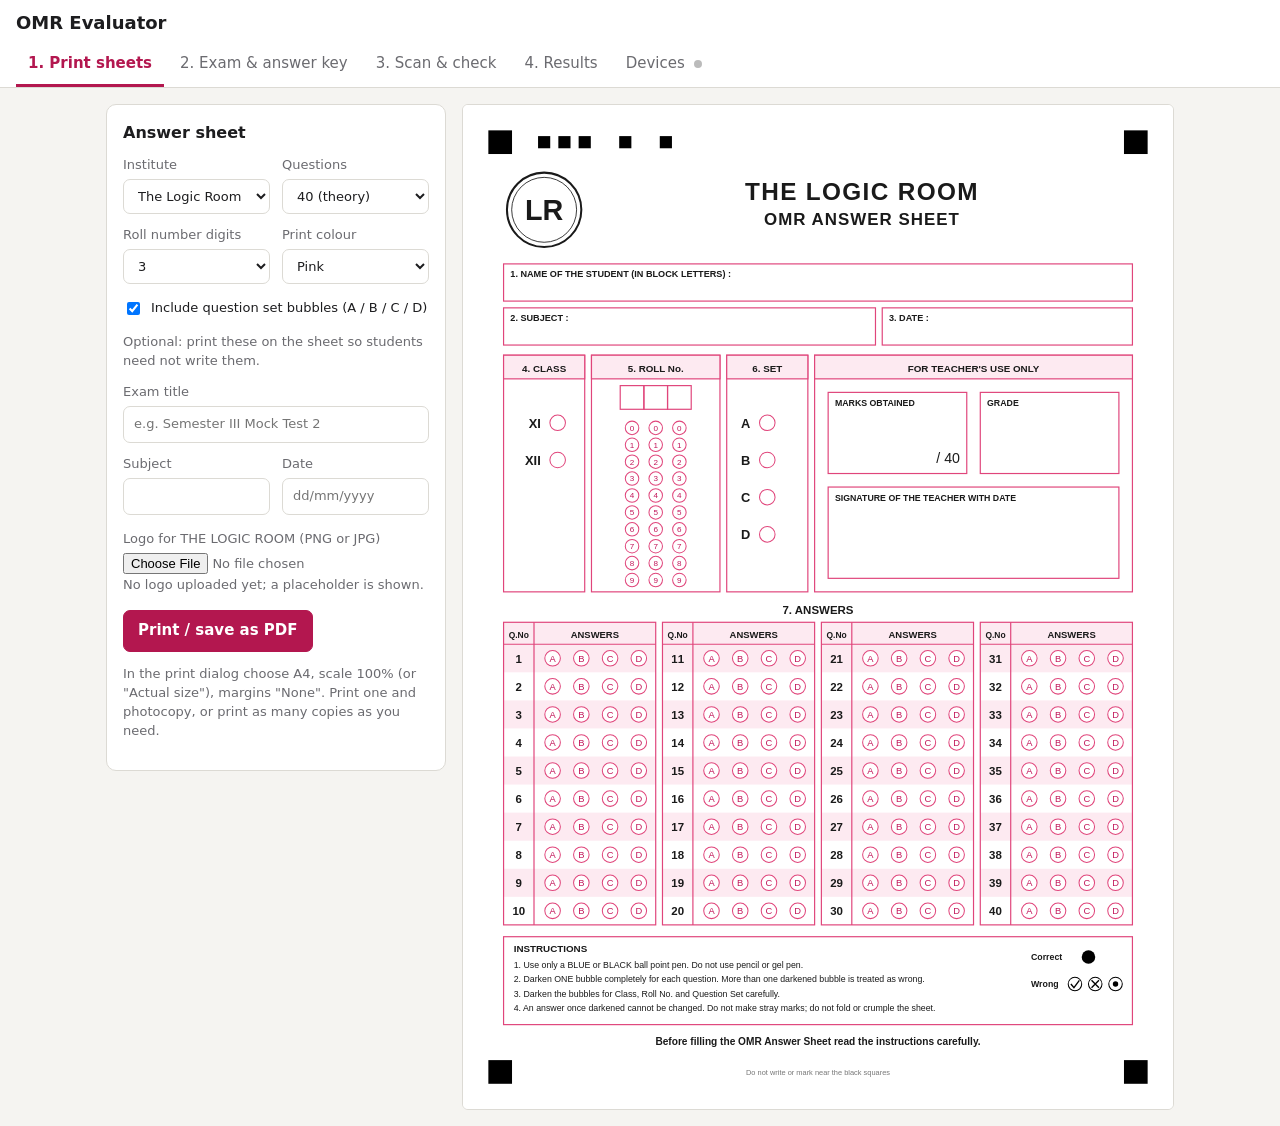
==== public/index.html @ 104a4b81 "Deploy as a Cloudflare Worker with static assets Cloudflare's Git import runs wrangler deploy, which" ====
<!doctype html>
<html lang="en">
<head>
<meta charset="utf-8">
<meta name="viewport" content="width=device-width, initial-scale=1">
<title>OMR Evaluator</title>
<meta name="theme-color" content="#b3174f">
<link rel="manifest" href="manifest.webmanifest">
<link rel="icon" href="icons/icon-192.png">
<link rel="apple-touch-icon" href="icons/icon-192.png">
<link rel="stylesheet" href="css/style.css">
</head>
<body>
<header class="top no-print">
  <h1>OMR Evaluator</h1>
  <nav id="tabs">
    <button data-tab="sheet">1. Print sheets</button>
    <button data-tab="exam">2. Exam &amp; answer key</button>
    <button data-tab="scan">3. Scan &amp; check</button>
    <button data-tab="results">4. Results</button>
    <button data-tab="sync">Devices <span id="syncdot"></span></button>
  </nav>
</header>
<main id="view" class="no-print"></main>
<div id="print-root"></div>
<script src="js/layout.js"></script>
<script src="js/sheet.js"></script>
<script src="js/scan.js"></script>
<script src="js/app.js"></script>
<script>if ('serviceWorker' in navigator && location.protocol === 'https:') navigator.serviceWorker.register('sw.js');</script>
</body>
</html>
---- public/css/style.css ----
:root {
  --bg: #f5f4f1; --card: #fff; --ink: #1d1d1f; --muted: #6b6b70; --line: #dcdad4;
  --accent: #b3174f; --accent-soft: #fbe6ee; --ok: #1a7f43; --bad: #c62828; --warn: #a15c00; --warn-soft: #fff3d6;
}
* { box-sizing: border-box; }
body { margin: 0; background: var(--bg); color: var(--ink); font: 15px/1.45 system-ui, -apple-system, "Segoe UI", Roboto, sans-serif; }
.top { background: var(--card); border-bottom: 1px solid var(--line); padding: 10px 16px 0; position: sticky; top: 0; z-index: 5; }
.top h1 { margin: 0 0 8px; font-size: 18px; }
#tabs { display: flex; gap: 4px; overflow-x: auto; }
#tabs button { border: 0; background: none; padding: 9px 12px; font: inherit; color: var(--muted); border-bottom: 3px solid transparent; cursor: pointer; white-space: nowrap; }
#tabs button.on { color: var(--accent); border-color: var(--accent); font-weight: 600; }
main { max-width: 1100px; margin: 0 auto; padding: 16px; }
.card { background: var(--card); border: 1px solid var(--line); border-radius: 10px; padding: 16px; margin-bottom: 16px; }
.card h2 { margin: 0 0 12px; font-size: 16px; }
.grid { display: grid; grid-template-columns: repeat(auto-fit, minmax(170px, 1fr)); gap: 12px; }
label { display: block; font-size: 13px; color: var(--muted); }
label > input:not([type=checkbox]), label > select { display: block; width: 100%; margin-top: 4px; }
[hidden] { display: none !important; }
input, select, button { font: inherit; }
input[type=text], input[type=number], input[type=date], select { padding: 8px 10px; border: 1px solid var(--line); border-radius: 7px; background: #fff; color: var(--ink); min-width: 0; }
button.btn { padding: 9px 14px; border-radius: 7px; border: 1px solid var(--line); background: #fff; cursor: pointer; }
button.btn.primary { background: var(--accent); border-color: var(--accent); color: #fff; font-weight: 600; }
button.btn.danger { color: var(--bad); }
button.btn.small { padding: 4px 9px; font-size: 13px; }
.row { display: flex; gap: 10px; flex-wrap: wrap; align-items: center; }
.muted { color: var(--muted); font-size: 13px; }
.two { display: grid; grid-template-columns: minmax(0, 340px) minmax(0, 1fr); gap: 16px; align-items: start; }
@media (max-width: 800px) { .two { grid-template-columns: 1fr; } }
.preview { background: #fff; border: 1px solid var(--line); border-radius: 6px; overflow: hidden; }
.preview svg { display: block; width: 100%; height: auto; }

/* answer key and answer editors */
.keygrid { display: grid; grid-template-columns: repeat(auto-fill, minmax(150px, 1fr)); gap: 4px 14px; margin-top: 10px; }
.q { display: flex; align-items: center; gap: 3px; }
.q b { width: 26px; text-align: right; margin-right: 4px; font-size: 13px; }
.q button { width: 28px; height: 28px; border-radius: 50%; border: 1px solid var(--line); background: #fff; cursor: pointer; font-size: 12px; padding: 0; color: var(--muted); }
.q button.on { background: var(--ink); color: #fff; border-color: var(--ink); }
.q.right button.on { background: var(--ok); border-color: var(--ok); }
.q.wrong button.on { background: var(--bad); border-color: var(--bad); }
.q button.key { box-shadow: 0 0 0 2px var(--ok); }
.q.review b { background: var(--warn-soft); color: var(--warn); border-radius: 4px; }
.settabs button { padding: 5px 14px; border: 1px solid var(--line); background: #fff; cursor: pointer; }
.settabs button.on { background: var(--accent-soft); border-color: var(--accent); color: var(--accent); font-weight: 600; }

/* scanned sheets */
.sheetcard { display: grid; grid-template-columns: minmax(0, 300px) minmax(0, 1fr); gap: 16px; }
@media (max-width: 800px) { .sheetcard { grid-template-columns: 1fr; } }
.sheetcard img.page { width: 100%; border: 1px solid var(--line); border-radius: 6px; cursor: zoom-in; }
.sheetcard img.name { max-width: 100%; height: 44px; border: 1px solid var(--line); border-radius: 4px; display: block; margin-bottom: 6px; }
.score { font-size: 26px; font-weight: 700; }
.flag { background: var(--warn-soft); color: var(--warn); border-radius: 6px; padding: 6px 10px; font-size: 13px; margin: 6px 0; }
.err { background: #fdecec; color: var(--bad); border-radius: 6px; padding: 8px 10px; margin: 6px 0; }
.drop { border: 2px dashed var(--line); border-radius: 10px; padding: 22px; text-align: center; background: #fff; }
#zoom { position: fixed; inset: 0; background: rgba(0, 0, 0, .8); z-index: 20; overflow: auto; text-align: center; padding: 10px; cursor: zoom-out; }
#zoom img { max-width: none; width: min(1100px, 200vw); }

table { border-collapse: collapse; width: 100%; font-size: 14px; }
th, td { border-bottom: 1px solid var(--line); padding: 6px 8px; text-align: left; white-space: nowrap; }
th { font-size: 12px; color: var(--muted); text-transform: uppercase; letter-spacing: .03em; }
td.num, th.num { text-align: right; font-variant-numeric: tabular-nums; }
.scroll { overflow-x: auto; }
.bar { height: 8px; background: #eee; border-radius: 4px; min-width: 80px; }
.bar i { display: block; height: 100%; border-radius: 4px; background: var(--ok); }
tr.hard .bar i { background: var(--bad); }
.stats { display: grid; grid-template-columns: repeat(auto-fit, minmax(110px, 1fr)); gap: 10px; margin-bottom: 12px; }
.stats div { background: var(--bg); border-radius: 8px; padding: 10px; }
.stats b { display: block; font-size: 20px; }

#print-root { display: none; }
@media print {
  @page { size: A4; margin: 0; }
  .no-print { display: none !important; }
  body { background: #fff; }
  #print-root { display: block; }
  #print-root svg { display: block; width: 210mm; height: 297mm; }
}

#syncdot { display: inline-block; width: 8px; height: 8px; border-radius: 50%; background: #bbb; margin-left: 4px; }
#syncdot.ok { background: var(--ok); }
#syncdot.bad { background: var(--bad); }
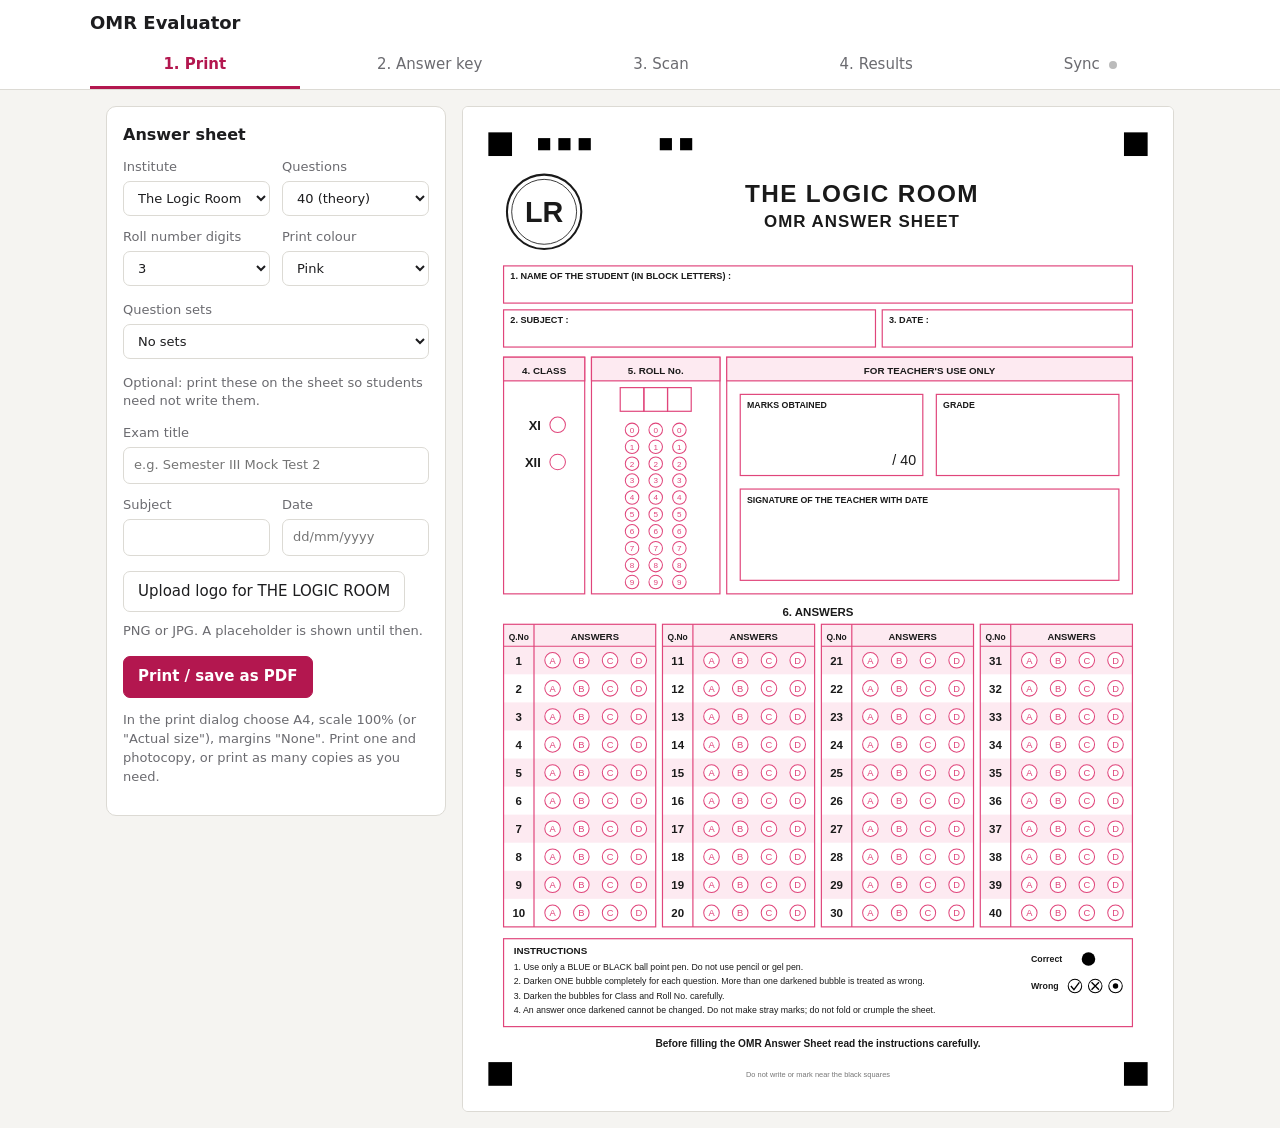
==== commit 091e083b: "Read tilted and bowed photos, flexible set counts, more print colours, clearer editing Reader: find " ====
--- a/public/index.html
+++ b/public/index.html
@@ -11,16 +11,16 @@
 <link rel="stylesheet" href="css/style.css">
 </head>
 <body>
-<header class="top no-print">
+<header class="top no-print"><div class="wrap">
   <h1>OMR Evaluator</h1>
   <nav id="tabs">
-    <button data-tab="sheet">1. Print sheets</button>
-    <button data-tab="exam">2. Exam &amp; answer key</button>
-    <button data-tab="scan">3. Scan &amp; check</button>
+    <button data-tab="sheet">1. Print</button>
+    <button data-tab="exam">2. Answer key</button>
+    <button data-tab="scan">3. Scan</button>
     <button data-tab="results">4. Results</button>
-    <button data-tab="sync">Devices <span id="syncdot"></span></button>
+    <button data-tab="sync">Sync <span id="syncdot" title="Sync status"></span></button>
   </nav>
-</header>
+</div></header>
 <main id="view" class="no-print"></main>
 <div id="print-root"></div>
 <script src="js/layout.js"></script>
--- a/public/css/style.css
+++ b/public/css/style.css
@@ -7,9 +7,10 @@
 .top { background: var(--card); border-bottom: 1px solid var(--line); padding: 10px 16px 0; position: sticky; top: 0; z-index: 5; }
 .top h1 { margin: 0 0 8px; font-size: 18px; }
 #tabs { display: flex; gap: 4px; overflow-x: auto; }
-#tabs button { border: 0; background: none; padding: 9px 12px; font: inherit; color: var(--muted); border-bottom: 3px solid transparent; cursor: pointer; white-space: nowrap; }
+#tabs button { border: 0; background: none; padding: 10px 12px; flex: 1 0 auto; font: inherit; color: var(--muted); border-bottom: 3px solid transparent; cursor: pointer; white-space: nowrap; }
 #tabs button.on { color: var(--accent); border-color: var(--accent); font-weight: 600; }
-main { max-width: 1100px; margin: 0 auto; padding: 16px; }
+main, .wrap { max-width: 1100px; margin: 0 auto; }
+main { padding: 16px; }
 .card { background: var(--card); border: 1px solid var(--line); border-radius: 10px; padding: 16px; margin-bottom: 16px; }
 .card h2 { margin: 0 0 12px; font-size: 16px; }
 .grid { display: grid; grid-template-columns: repeat(auto-fit, minmax(170px, 1fr)); gap: 12px; }
@@ -18,10 +19,12 @@
 [hidden] { display: none !important; }
 input, select, button { font: inherit; }
 input[type=text], input[type=number], input[type=date], select { padding: 8px 10px; border: 1px solid var(--line); border-radius: 7px; background: #fff; color: var(--ink); min-width: 0; }
-button.btn { padding: 9px 14px; border-radius: 7px; border: 1px solid var(--line); background: #fff; cursor: pointer; }
-button.btn.primary { background: var(--accent); border-color: var(--accent); color: #fff; font-weight: 600; }
+label.btn { display: inline-block; font-size: 15px; color: var(--ink); }
+.btn { padding: 9px 14px; border-radius: 7px; border: 1px solid var(--line); background: #fff; cursor: pointer; }
+label.btn.primary { color: #fff; }
+.btn.primary { background: var(--accent); border-color: var(--accent); color: #fff; font-weight: 600; }
 button.btn.danger { color: var(--bad); }
-button.btn.small { padding: 4px 9px; font-size: 13px; }
+.btn.small { padding: 4px 9px; font-size: 13px; }
 .row { display: flex; gap: 10px; flex-wrap: wrap; align-items: center; }
 .muted { color: var(--muted); font-size: 13px; }
 .two { display: grid; grid-template-columns: minmax(0, 340px) minmax(0, 1fr); gap: 16px; align-items: start; }
@@ -30,10 +33,11 @@
 .preview svg { display: block; width: 100%; height: auto; }
 
 /* answer key and answer editors */
-.keygrid { display: grid; grid-template-columns: repeat(auto-fill, minmax(150px, 1fr)); gap: 4px 14px; margin-top: 10px; }
+.keygrid { display: grid; grid-auto-flow: column; grid-template-rows: repeat(10, auto); grid-auto-columns: max-content; gap: 6px 12px; margin-top: 10px; overflow-x: auto; }
+@media (max-width: 700px) { .keygrid { grid-template-rows: repeat(20, auto); gap: 6px 10px; } .q button { width: 27px; height: 27px; } .q b { width: 20px; } .decide .q button { width: 34px; height: 34px; } }
 .q { display: flex; align-items: center; gap: 3px; }
 .q b { width: 26px; text-align: right; margin-right: 4px; font-size: 13px; }
-.q button { width: 28px; height: 28px; border-radius: 50%; border: 1px solid var(--line); background: #fff; cursor: pointer; font-size: 12px; padding: 0; color: var(--muted); }
+.q button { width: 30px; height: 30px; border-radius: 50%; border: 1px solid var(--line); background: #fff; cursor: pointer; font-size: 12px; padding: 0; color: var(--muted); }
 .q button.on { background: var(--ink); color: #fff; border-color: var(--ink); }
 .q.right button.on { background: var(--ok); border-color: var(--ok); }
 .q.wrong button.on { background: var(--bad); border-color: var(--bad); }
@@ -78,3 +82,13 @@
 #syncdot { display: inline-block; width: 8px; height: 8px; border-radius: 50%; background: #bbb; margin-left: 4px; }
 #syncdot.ok { background: var(--ok); }
 #syncdot.bad { background: var(--bad); }
+
+.btn:disabled { opacity: .45; cursor: default; }
+.btn:focus-visible, .q button:focus-visible, #tabs button:focus-visible, input:focus-visible, select:focus-visible { outline: 2px solid var(--accent); outline-offset: 2px; }
+.decide { border: 1px solid #e9c46a; background: var(--warn-soft); border-radius: 8px; padding: 10px 12px; margin: 10px 0; }
+.decide h3 { margin: 0 0 6px; font-size: 14px; color: var(--warn); }
+.decide .q { flex-wrap: wrap; padding: 4px 0; }
+.q button.word { width: auto; border-radius: 16px; padding: 0 12px; color: var(--ink); }
+.sheetcard.focus { outline: 2px solid var(--accent); }
+details > summary { cursor: pointer; color: var(--muted); font-size: 13px; margin-top: 8px; }
+@media (max-width: 480px) { #tabs { gap: 0; } #tabs button { padding: 10px 6px; font-size: 13px; } .top h1 { font-size: 16px; } }
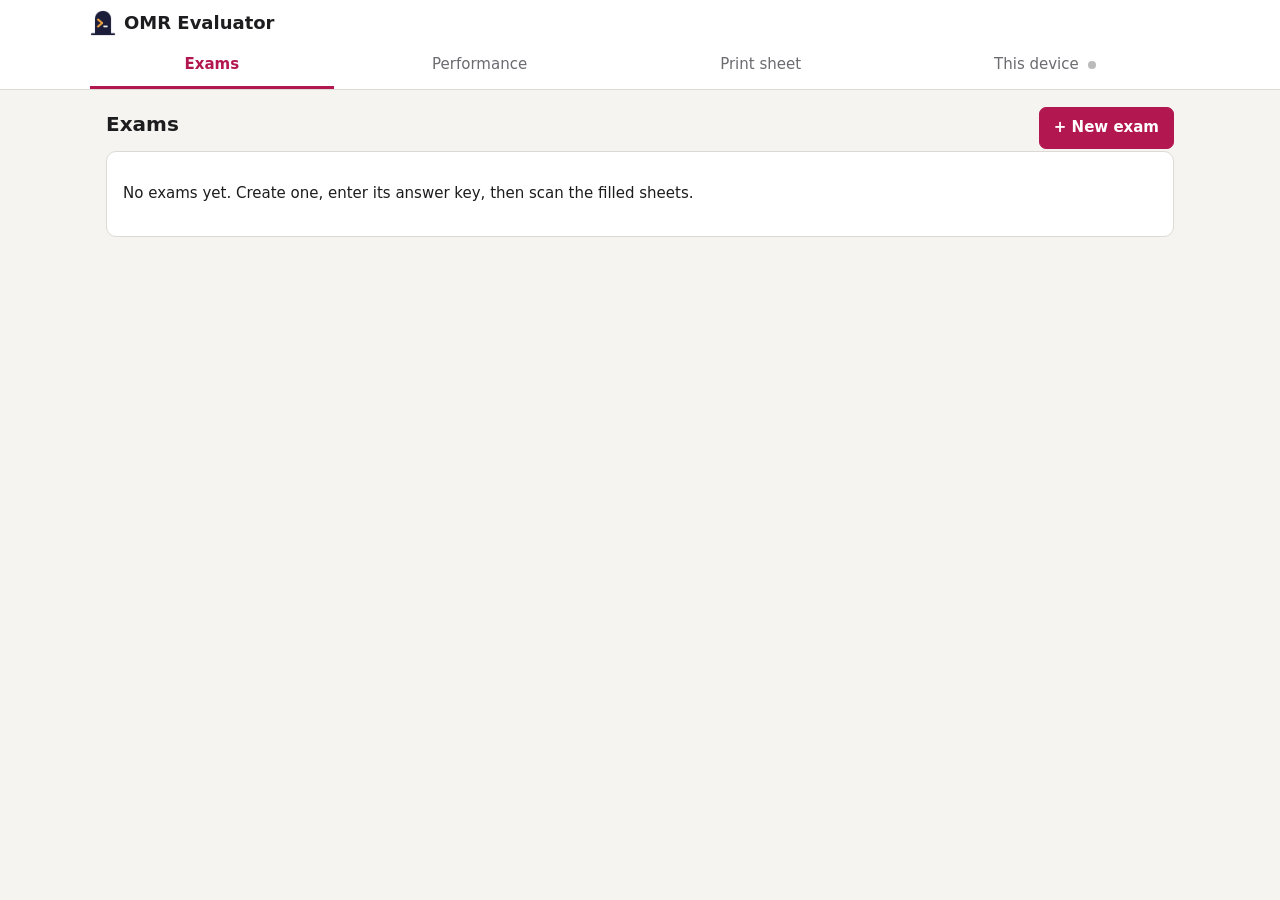
==== commit 49e4181b: "Add teacher sign-in, an Exams section, a Performance tab and an Excel workbook with charts Teachers " ====
--- a/public/index.html
+++ b/public/index.html
@@ -4,21 +4,21 @@
 <meta charset="utf-8">
 <meta name="viewport" content="width=device-width, initial-scale=1">
 <title>OMR Evaluator</title>
-<meta name="theme-color" content="#b3174f">
+<meta name="theme-color" content="#1d1e3c">
 <link rel="manifest" href="manifest.webmanifest">
-<link rel="icon" href="icons/icon-192.png">
+<link rel="icon" href="favicon.ico" sizes="any">
+<link rel="icon" type="image/png" href="icons/favicon.png">
 <link rel="apple-touch-icon" href="icons/icon-192.png">
 <link rel="stylesheet" href="css/style.css">
 </head>
 <body>
-<header class="top no-print"><div class="wrap">
-  <h1>OMR Evaluator</h1>
+<header class="top no-print" id="top" hidden><div class="wrap">
+  <h1><img src="icons/favicon.png" alt="" width="26" height="26">OMR Evaluator</h1>
   <nav id="tabs">
-    <button data-tab="sheet">1. Print</button>
-    <button data-tab="exam">2. Answer key</button>
-    <button data-tab="scan">3. Scan</button>
-    <button data-tab="results">4. Results</button>
-    <button data-tab="sync">Sync <span id="syncdot" title="Sync status"></span></button>
+    <button data-tab="exams">Exams</button>
+    <button data-tab="perf">Performance</button>
+    <button data-tab="sheet">Print sheet</button>
+    <button data-tab="account">Account <span id="syncdot"></span></button>
   </nav>
 </div></header>
 <main id="view" class="no-print"></main>
@@ -26,6 +26,7 @@
 <script src="js/layout.js"></script>
 <script src="js/sheet.js"></script>
 <script src="js/scan.js"></script>
+<script src="js/xlsx.js"></script>
 <script src="js/app.js"></script>
 <script>if ('serviceWorker' in navigator && location.protocol === 'https:') navigator.serviceWorker.register('sw.js');</script>
 </body>
--- a/public/css/style.css
+++ b/public/css/style.css
@@ -92,3 +92,55 @@
 .sheetcard.focus { outline: 2px solid var(--accent); }
 details > summary { cursor: pointer; color: var(--muted); font-size: 13px; margin-top: 8px; }
 @media (max-width: 480px) { #tabs { gap: 0; } #tabs button { padding: 10px 6px; font-size: 13px; } .top h1 { font-size: 16px; } }
+@media (max-width: 700px) { .q button { width: 27px; height: 27px; } .q b { width: 20px; } .decide .q button { width: 34px; height: 34px; } .q button.word { width: auto; } }
+
+/* header, sign-in */
+.top h1 { display: flex; align-items: center; gap: 8px; }
+.signin { max-width: 420px; margin: 6vh auto; display: grid; gap: 10px; }
+.signin h2 { font-size: 22px; margin: 0; text-align: center; }
+.signin p { margin: 0; }
+.signin .logos { display: flex; align-items: center; justify-content: center; gap: 22px; margin-bottom: 4px; }
+.signin .logos img:first-child { width: 58%; }
+.signin .logos img:last-child { width: 26%; }
+.signin .or { text-align: center; color: var(--muted); font-size: 13px; }
+#gbtn { display: flex; justify-content: center; }
+input[type=email], input[type=password] { padding: 8px 10px; border: 1px solid var(--line); border-radius: 7px; background: #fff; color: var(--ink); min-width: 0; }
+form h3 { font-size: 14px; margin: 18px 0 8px; }
+
+/* exams */
+h2.page { font-size: 20px; margin: 4px 0 12px; }
+.between { justify-content: space-between; }
+.examcards { display: grid; grid-template-columns: repeat(auto-fill, minmax(230px, 1fr)); gap: 12px; }
+.examcard { text-align: left; background: var(--card); border: 1px solid var(--line); border-radius: 10px; padding: 14px; cursor: pointer; display: grid; gap: 4px; align-content: start; color: var(--ink); }
+.examcard:hover, .examcard:focus-visible { border-color: var(--accent); outline: none; box-shadow: 0 0 0 2px var(--accent-soft); }
+.examcard b { font-size: 16px; }
+.tag { justify-self: start; font-size: 12px; padding: 2px 8px; border-radius: 10px; background: var(--bg); color: var(--muted); border: 1px solid var(--line); }
+.tag.shared { background: #e6f5ec; color: var(--ok); border-color: #bfe3cc; }
+.tag.other { background: #e8f1fb; color: #1f5d99; border-color: #c4dbf2; }
+.toolbar { margin-bottom: 14px; }
+.btn[aria-expanded=true] { box-shadow: inset 0 0 0 2px var(--ink); }
+.btn.warn { background: var(--warn-soft); border-color: #e9c46a; color: var(--warn); }
+.dotwarn { display: inline-block; width: 8px; height: 8px; border-radius: 50%; background: #e0a100; margin-left: 4px; }
+.topper { background: var(--warn-soft); border: 1px solid #e9c46a; border-radius: 8px; padding: 10px 12px; margin-bottom: 12px; }
+.topper b { color: var(--warn); margin-right: 8px; }
+table.results tr.opened td { border-bottom: 0; background: var(--bg); }
+table.results tr.detail > td { white-space: normal; padding: 12px 8px 20px; background: var(--bg); }
+tr.detail .sheetcard { background: var(--card); border: 1px solid var(--line); border-radius: 10px; padding: 14px; }
+button.link { border: 0; background: none; padding: 0; color: var(--accent); cursor: pointer; text-decoration: underline; }
+.up { color: var(--ok); } .down { color: var(--bad); }
+
+/* charts */
+.charts { display: grid; grid-template-columns: repeat(auto-fit, minmax(280px, 1fr)); gap: 16px; }
+figure { margin: 0; }
+figcaption { font-size: 13px; font-weight: 600; margin-bottom: 4px; }
+svg.chart { display: block; width: 100%; height: auto; font-family: inherit; }
+.chart .grid { stroke: #ebe9e4; stroke-width: 1; }
+.chart .base { stroke: #b9b6ae; stroke-width: 1; }
+.chart .tick { font-size: 11px; fill: var(--muted); }
+.chart .axt { font-size: 11px; fill: var(--muted); }
+.chart .val { font-size: 12px; fill: var(--ink); font-weight: 600; }
+.chart .fill { fill: var(--accent); }
+.chart .mark:hover .fill { fill: #8a0f3b; }
+.chart .line { fill: none; stroke: var(--accent); stroke-width: 2; stroke-linejoin: round; }
+.chart .dot { fill: var(--accent); stroke: #fff; stroke-width: 2; }
+.chart .mark:hover .dot { r: 7; }
